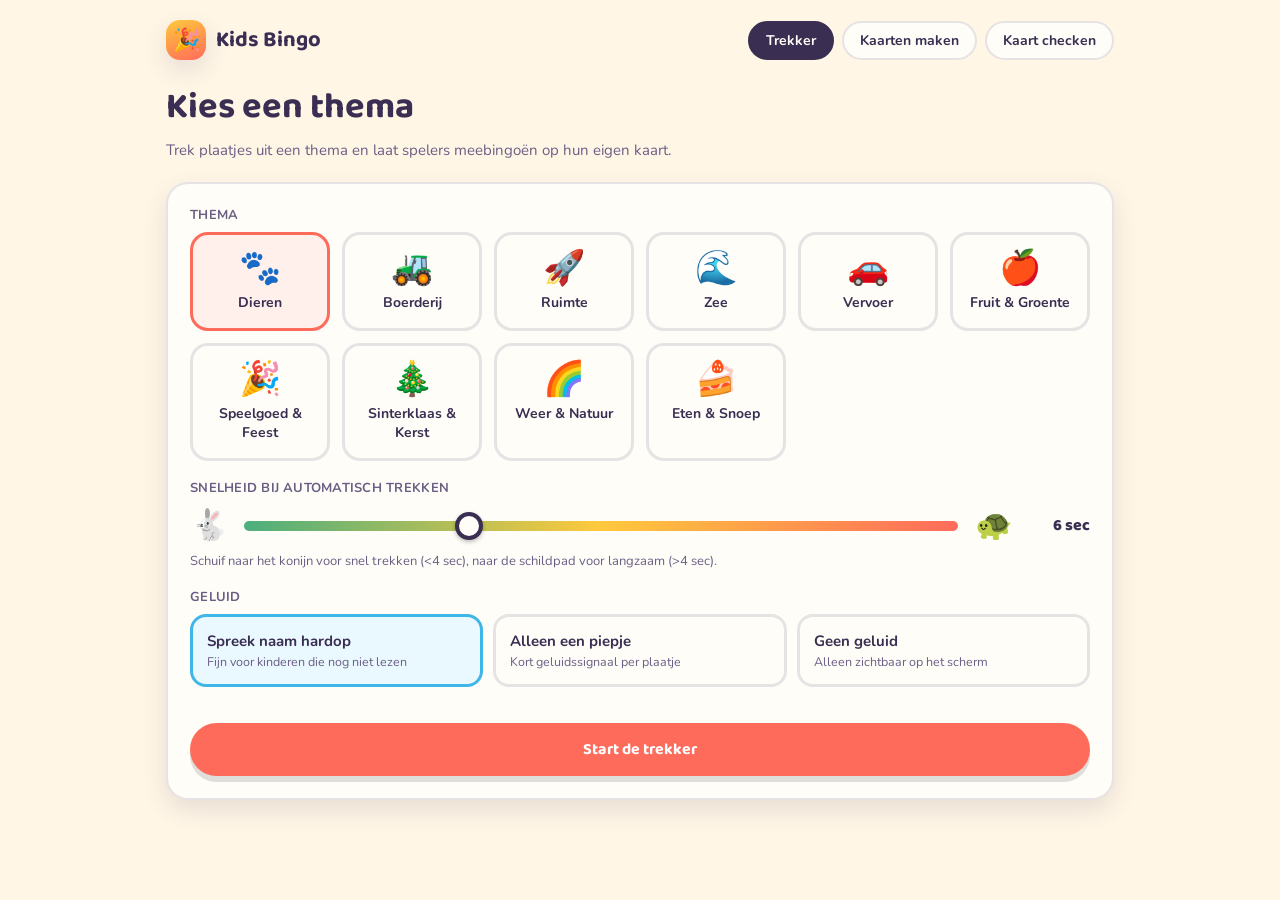
==== index.html @ ca2bfe55 "Kids Bingo: spelscherm vast op 100vh zoals Bingo 2.0 (fix grid-overflow) (index.html)" ====
<!DOCTYPE html>
<html lang="nl">
<head>
<meta charset="UTF-8">
<meta name="viewport" content="width=device-width, initial-scale=1.0, viewport-fit=cover">
<title>Kids Bingo — Trekker</title>
<link rel="preconnect" href="https://fonts.googleapis.com">
<link href="https://fonts.googleapis.com/css2?family=Baloo+2:wght@500;700;800&family=Nunito:wght@400;700;800&display=swap" rel="stylesheet">
<link rel="stylesheet" href="style.css">
<script src="bingo-kids-common.js"></script>
<script src="vendor-qrcode.min.js"></script>
</head>
<body>
<div class="splash" id="splashScreen">
  <div class="splash-emoji">🎉</div>
  <div class="splash-text">Kids Bingo wordt geladen…</div>
</div>
<div id="rotateHint">
  <svg viewBox="0 0 24 24" fill="none" stroke="#3A2E52" stroke-width="1.6"><rect x="6" y="2" width="12" height="20" rx="2"/><line x1="12" y1="18" x2="12" y2="18.01"/></svg>
  <div class="rh-title">Draai je toestel naar landschap</div>
  <div class="rh-sub">De trekker heeft een breed scherm nodig (telefoon liggend, tablet of laptop/pc). De instellingen mag je gewoon rechtop gebruiken.</div>
</div>
<div class="wrap">
  <div class="topbar">
    <div class="brand"><div class="logo">🎉</div><div class="name">Kids Bingo</div></div>
    <div class="nav-links">
      <a href="index.html" class="current">Trekker</a>
      <a href="cards.html">Kaarten maken</a>
      <a href="scan.html">Kaart checken</a>
    </div>
  </div>

  <!-- ===== Instellingen ===== -->
  <div id="settingsScreen">
    <h1 class="page-title">Kies een thema</h1>
    <p class="page-sub">Trek plaatjes uit een thema en laat spelers meebingoën op hun eigen kaart.</p>
    <div class="card">
      <div class="field">
        <label>Thema</label>
        <div class="theme-grid" id="themeGrid"></div>
      </div>
      <div class="field">
        <label>Snelheid bij automatisch trekken</label>
        <div class="speed-row">
          <span class="speed-icon" title="Snel">🐇</span>
          <input type="range" id="intInput" value="6" min="2" max="15" step="1">
          <span class="speed-icon" title="Langzaam">🐢</span>
          <span class="speed-value" id="speedValue">6 sec</span>
        </div>
        <div class="hint">Schuif naar het konijn voor snel trekken (&lt;4 sec), naar de schildpad voor langzaam (&gt;4 sec).</div>
      </div>
      <div class="field">
        <label>Geluid</label>
        <div class="variant-row" id="soundRow"></div>
      </div>
      <div class="gen-error" id="settingsError" style="color:#c8203a; font-weight:700; min-height:18px;"></div>
      <button class="btn coral" id="startBtn" style="width:100%;">Start de trekker</button>
    </div>
  </div>

  <!-- ===== Spelscherm ===== -->
  <div id="gameScreen">
    <div class="topbar">
      <h1 class="page-title" id="gameThemeTitle" style="margin:0;"></h1>
      <div class="action-row">
        <button class="btn ghost small" id="backBtn">← Instellingen</button>
        <button class="btn ghost small" id="checkBtn">Kaart checken</button>
      </div>
    </div>
    <div class="game-body">
      <div class="left-panel">
        <div class="cage">
          <svg class="ring-svg" viewBox="0 0 100 100" preserveAspectRatio="none">
            <rect id="ringProgress" x="3" y="3" width="94" height="94" rx="13"></rect>
          </svg>
          <div class="tile-frame" id="tileFrame">
            <div class="tile-placeholder" id="tilePlaceholder">Klaar om te trekken!</div>
            <div class="tile-emoji" id="tileEmoji" style="display:none;"></div>
            <div class="tile-label" id="tileLabel"></div>
          </div>
        </div>
        <div class="progress-line" id="statusLine">Klaar om te trekken</div>
        <div class="progress-bar"><div id="progressFill" style="width:0%;"></div></div>
        <div class="trail" id="trail"></div>
        <div class="action-row">
          <button class="btn coral" id="drawBtn">Trek een plaatje</button>
          <button class="btn sky" id="autoBtn">Auto starten</button>
          <button class="btn ghost" id="resetBtn">Opnieuw beginnen</button>
        </div>
      </div>
      <div class="right-panel">
        <div class="right-header">
          <h2>Overzicht</h2>
          <div class="count" id="overviewCount">0 / 0</div>
        </div>
        <div class="overview-progress"><div id="overviewProgressFill" style="width:0%;"></div></div>
        <div class="grid-wrap"><div id="itemGrid"></div></div>
      </div>
    </div>
  </div>

  <!-- ===== Reset bevestiging ===== -->
  <div class="overlay" id="resetOverlay">
    <div class="modal">
      <h2>Opnieuw beginnen?</h2>
      <p>Alle getrokken plaatjes worden gewist.</p>
      <div class="action-row">
        <button class="btn coral" id="confirmYes">Ja, opnieuw</button>
        <button class="btn ghost" id="confirmNo">Annuleren</button>
      </div>
    </div>
  </div>

  <!-- ===== Check-modal ===== -->
  <div class="overlay" id="checkOverlay">
    <div class="modal">
      <button class="modal-close" id="checkClose">✕</button>
      <h2>Kaart checken</h2>
      <div class="tab-row">
        <button class="tab-btn active" id="tabCode">Code intypen</button>
        <button class="tab-btn" id="tabState">Trekking-QR tonen</button>
      </div>
      <div id="codePane">
        <div class="field">
          <label>Code op de kaart</label>
          <input type="text" id="codeInput" placeholder="bv. DIEREN-KIDS4-K3F9P2-04" style="text-transform:uppercase;">
        </div>
        <button class="btn sun" id="codeCheckBtn" style="width:100%;">Check</button>
        <div id="codeResult"></div>
      </div>
      <div id="statePane" style="display:none; text-align:center;">
        <p class="hint">Scan deze QR op het losse check-toestel (scan.html) om de getrokken plaatjes daar te laden.</p>
        <div class="qr-wrap"><canvas id="qrStateCanvas"></canvas></div>
        <div class="hint" id="qrStateCount"></div>
        <button class="btn ghost small" id="copyStateLinkBtn" style="margin-top:10px;">Link kopiëren</button>
        <div class="hint" id="stateLinkHint"></div>
      </div>
    </div>
  </div>
</div>

<script>
(function(){
  const themeGrid = document.getElementById('themeGrid');
  const soundRow = document.getElementById('soundRow');
  const intInput = document.getElementById('intInput');
  const startBtn = document.getElementById('startBtn');
  const settingsError = document.getElementById('settingsError');
  const settingsScreen = document.getElementById('settingsScreen');
  const gameScreen = document.getElementById('gameScreen');
  const gameThemeTitle = document.getElementById('gameThemeTitle');
  const tileFrame = document.getElementById('tileFrame');
  const tilePlaceholder = document.getElementById('tilePlaceholder');
  const tileEmoji = document.getElementById('tileEmoji');
  const tileLabel = document.getElementById('tileLabel');
  const statusLine = document.getElementById('statusLine');
  const progressFill = document.getElementById('progressFill');
  const trail = document.getElementById('trail');
  const itemGrid = document.getElementById('itemGrid');
  const overviewCount = document.getElementById('overviewCount');
  const overviewProgressFill = document.getElementById('overviewProgressFill');
  const drawBtn = document.getElementById('drawBtn');
  const autoBtn = document.getElementById('autoBtn');
  const resetBtn = document.getElementById('resetBtn');
  const backBtn = document.getElementById('backBtn');
  const checkBtn = document.getElementById('checkBtn');
  const resetOverlay = document.getElementById('resetOverlay');
  const confirmYes = document.getElementById('confirmYes');
  const confirmNo = document.getElementById('confirmNo');
  const checkOverlay = document.getElementById('checkOverlay');
  const checkClose = document.getElementById('checkClose');
  const tabCode = document.getElementById('tabCode');
  const tabState = document.getElementById('tabState');
  const codePane = document.getElementById('codePane');
  const statePane = document.getElementById('statePane');
  const codeInput = document.getElementById('codeInput');
  const codeCheckBtn = document.getElementById('codeCheckBtn');
  const codeResult = document.getElementById('codeResult');
  const qrStateCanvas = document.getElementById('qrStateCanvas');
  const qrStateCount = document.getElementById('qrStateCount');
  const copyStateLinkBtn = document.getElementById('copyStateLinkBtn');
  const stateLinkHint = document.getElementById('stateLinkHint');

  let selectedThemeId = (localStorage.getItem('kidsbingo-theme')) || DEFAULT_THEME_ID;
  if(!KIDS_THEMES[selectedThemeId]) selectedThemeId = DEFAULT_THEME_ID;
  let soundMode = localStorage.getItem('kidsbingo-sound') || 'speech';
  let intervalSec = 6;
  let currentThemeId = null;
  let pool = [], poolIndex = 0, called = new Set();
  let autoTimer = null;
  let speechReady = false;

  function buildThemeGrid(){
    themeGrid.innerHTML = '';
    Object.values(KIDS_THEMES).forEach(t => {
      const tile = document.createElement('div');
      tile.className = 'theme-tile' + (t.id === selectedThemeId ? ' active' : '');
      tile.innerHTML = '<div class="t-icon">'+t.icon+'</div><div class="t-label">'+t.label+'</div>';
      tile.onclick = () => {
        selectedThemeId = t.id;
        localStorage.setItem('kidsbingo-theme', t.id);
        buildThemeGrid();
      };
      themeGrid.appendChild(tile);
    });
  }
  function buildSoundRow(){
    soundRow.innerHTML = '';
    const opts = [
      {id:'speech', title:'Spreek naam hardop', sub:'Fijn voor kinderen die nog niet lezen'},
      {id:'beep', title:'Alleen een piepje', sub:'Kort geluidssignaal per plaatje'},
      {id:'off', title:'Geen geluid', sub:'Alleen zichtbaar op het scherm'}
    ];
    opts.forEach(o => {
      const btn = document.createElement('div');
      btn.className = 'variant-btn' + (soundMode === o.id ? ' active' : '');
      btn.innerHTML = '<div class="v-title">'+o.title+'</div><div class="v-sub">'+o.sub+'</div>';
      btn.onclick = () => { soundMode = o.id; localStorage.setItem('kidsbingo-sound', o.id); buildSoundRow(); };
      soundRow.appendChild(btn);
    });
  }
  buildThemeGrid();
  buildSoundRow();

  const speedValue = document.getElementById('speedValue');
  function updateSpeedDisplay(){
    speedValue.textContent = parseInt(intInput.value,10) + ' sec';
  }
  intInput.addEventListener('input', updateSpeedDisplay);
  updateSpeedDisplay();

  /* ===== Splash / laadscherm ===== */
  const splashScreen = document.getElementById('splashScreen');
  function hideSplash(){
    splashScreen.classList.add('hidden');
    setTimeout(() => { splashScreen.style.display = 'none'; }, 400);
  }
  const fontsReady = (document.fonts && document.fonts.ready) ? document.fonts.ready : Promise.resolve();
  const pageReady = new Promise(resolve => {
    if(document.readyState === 'complete') resolve();
    else window.addEventListener('load', resolve, { once:true });
  });
  Promise.all([fontsReady, pageReady]).then(hideSplash).catch(hideSplash);
  setTimeout(hideSplash, 2500); // vangnet: nooit langer dan 2,5 sec blijven hangen

  let audioCtx = null;
  function playAnnounce(item){
    if(soundMode === 'off') return;
    if(soundMode === 'speech' && 'speechSynthesis' in window){
      try{
        speechSynthesis.cancel();
        const u = new SpeechSynthesisUtterance(item.label);
        u.lang = 'nl-NL'; u.rate = 0.95;
        speechSynthesis.speak(u);
      }catch(e){}
      return;
    }
    try{
      if(!audioCtx) audioCtx = new (window.AudioContext || window.webkitAudioContext)();
      const osc = audioCtx.createOscillator();
      const gain = audioCtx.createGain();
      osc.frequency.value = 660; osc.type = 'sine';
      gain.gain.setValueAtTime(0.18, audioCtx.currentTime);
      gain.gain.exponentialRampToValueAtTime(0.001, audioCtx.currentTime + 0.35);
      osc.connect(gain); gain.connect(audioCtx.destination);
      osc.start(); osc.stop(audioCtx.currentTime + 0.35);
    }catch(e){}
  }

  function buildPool(themeId){
    const theme = KIDS_THEMES[themeId];
    pool = shuffleWith(theme.items.map(it => it.id), mulberry32(randomSeed()));
    poolIndex = 0; called = new Set();
    buildItemGrid(theme);
  }

  function buildItemGrid(theme){
    itemGrid.innerHTML = '';
    theme.items.forEach(item => {
      const cell = document.createElement('div');
      cell.className = 'icell';
      cell.id = 'icell-' + item.id;
      cell.textContent = item.emoji;
      cell.title = item.label;
      itemGrid.appendChild(cell);
    });
    overviewCount.textContent = called.size + ' / ' + theme.items.length;
    overviewProgressFill.style.width = (theme.items.length ? Math.round((called.size/theme.items.length)*100) : 0) + '%';
    layoutItemGrid();
  }

  function layoutItemGrid(){
    const wrap = itemGrid.parentElement;
    const width = wrap.clientWidth;
    const height = wrap.clientHeight;
    if(width < 10 || height < 10) return;

    const count = itemGrid.children.length;
    if(count === 0) return;
    const gap = Math.max(3, Math.min(9, Math.round(Math.min(width, height) / 60)));

    let best = { cols: 1, rows: count, size: 0 };
    for(let cols = 1; cols <= count; cols++){
      const rows = Math.ceil(count / cols);
      const cellW = (width - gap * (cols - 1)) / cols;
      const cellH = (height - gap * (rows - 1)) / rows;
      const size = Math.min(cellW, cellH);
      if(size > best.size){ best = { cols, rows, size }; }
    }
    const s = Math.max(20, Math.floor(best.size));
    itemGrid.style.gap = gap + 'px';
    itemGrid.style.gridTemplateColumns = `repeat(${best.cols}, ${s}px)`;
    itemGrid.style.gridTemplateRows = `repeat(${best.rows}, ${s}px)`;
    itemGrid.style.fontSize = Math.max(12, s * 0.5) + 'px';
  }

  let layoutRAF = null;
  function scheduleItemGridLayout(){
    if(layoutRAF) cancelAnimationFrame(layoutRAF);
    layoutRAF = requestAnimationFrame(layoutItemGrid);
  }
  window.addEventListener('resize', scheduleItemGridLayout);
  window.addEventListener('orientationchange', scheduleItemGridLayout);

  function updateTrail(){
    trail.innerHTML = '';
    const theme = KIDS_THEMES[currentThemeId];
    Array.from(called).forEach(id => {
      const item = theme.itemById[id];
      const c = document.createElement('div');
      c.className = 'chip';
      c.textContent = item.emoji;
      c.title = item.label;
      trail.appendChild(c);
    });
  }

  const ringProgress = document.getElementById('ringProgress');
  let RING_C = 0;
  try{ RING_C = ringProgress.getTotalLength(); ringProgress.style.strokeDasharray = RING_C; }catch(e){ RING_C = 0; }
  let cdRAF = null, cdStartTs = 0;

  function lerpColor(p){
    const from = [76,175,125]; // groen (--leaf)
    const to = [225,74,59];    // rood (--coral-dark)
    const r = Math.round(from[0] + (to[0]-from[0]) * p);
    const g = Math.round(from[1] + (to[1]-from[1]) * p);
    const b = Math.round(from[2] + (to[2]-from[2]) * p);
    return `rgb(${r},${g},${b})`;
  }
  function setRingIdle(){
    if(cdRAF){ cancelAnimationFrame(cdRAF); cdRAF = null; }
    ringProgress.style.opacity = '0';
  }
  function cdTick(now){
    if(!autoTimer){ setRingIdle(); return; }
    const elapsed = now - cdStartTs;
    const progress = Math.min(elapsed / (intervalSec*1000), 1);
    ringProgress.style.strokeDashoffset = (progress * RING_C).toFixed(2);
    ringProgress.style.stroke = lerpColor(progress);
    if(progress < 1){ cdRAF = requestAnimationFrame(cdTick); }
  }
  function startCountdownCycle(){
    if(!RING_C){
      try{ RING_C = ringProgress.getTotalLength(); ringProgress.style.strokeDasharray = RING_C; }catch(e){}
    }
    if(cdRAF) cancelAnimationFrame(cdRAF);
    ringProgress.style.opacity = '1';
    ringProgress.style.strokeDashoffset = '0';
    ringProgress.style.stroke = lerpColor(0);
    cdStartTs = performance.now();
    cdRAF = requestAnimationFrame(cdTick);
  }

  function drawItem(){
    const theme = KIDS_THEMES[currentThemeId];
    if(poolIndex >= pool.length){
      statusLine.textContent = 'Alle plaatjes zijn getrokken!';
      stopAuto();
      return;
    }
    const id = pool[poolIndex]; poolIndex++;
    called.add(id);
    const item = theme.itemById[id];

    tilePlaceholder.style.display = 'none';
    tileEmoji.style.display = 'block';
    tileEmoji.textContent = item.emoji;
    tileLabel.textContent = item.label;
    tileFrame.classList.remove('pop'); void tileFrame.offsetWidth; tileFrame.classList.add('pop');

    document.querySelectorAll('.icell.current').forEach(c => c.classList.remove('current'));
    const cell = document.getElementById('icell-' + id);
    if(cell){ cell.classList.remove('current'); void cell.offsetWidth; cell.classList.add('called'); cell.classList.add('current'); }

    playAnnounce(item);
    updateTrail();
    const pct = Math.round((called.size/theme.items.length)*100);
    progressFill.style.width = pct + '%';
    statusLine.textContent = called.size + ' van ' + theme.items.length + ' getrokken';
    overviewCount.textContent = called.size + ' / ' + theme.items.length;
    overviewProgressFill.style.width = pct + '%';

    if(called.size >= theme.items.length){
      statusLine.textContent = 'Alle plaatjes zijn getrokken!';
      stopAuto();
    } else if(autoTimer){
      startCountdownCycle();
    }
  }

  function startAuto(){
    if(autoTimer) return;
    autoBtn.textContent = 'Auto pauzeren';
    autoTimer = setInterval(drawItem, intervalSec*1000);
    startCountdownCycle();
  }
  function stopAuto(){
    if(autoTimer){ clearInterval(autoTimer); autoTimer = null; }
    autoBtn.textContent = 'Auto starten';
    setRingIdle();
  }

  drawBtn.onclick = () => { if(autoTimer) stopAuto(); drawItem(); };
  autoBtn.onclick = () => { autoTimer ? stopAuto() : startAuto(); };

  function performReset(){
    stopAuto();
    setRingIdle();
    buildPool(currentThemeId);
    tilePlaceholder.style.display = 'block';
    tileEmoji.style.display = 'none';
    tileEmoji.textContent = ''; tileLabel.textContent = '';
    statusLine.textContent = 'Klaar om te trekken';
    progressFill.style.width = '0%';
    trail.innerHTML = '';
  }
  resetBtn.onclick = () => { resetOverlay.classList.add('active'); };
  confirmYes.onclick = () => { resetOverlay.classList.remove('active'); performReset(); };
  confirmNo.onclick = () => { resetOverlay.classList.remove('active'); };
  resetOverlay.addEventListener('click', e => { if(e.target === resetOverlay) resetOverlay.classList.remove('active'); });


  backBtn.onclick = () => {
    stopAuto();
    setRingIdle();
    document.body.classList.remove('game-active');
    gameScreen.classList.remove('active');
    settingsScreen.style.display = 'block';
    buildThemeGrid(); buildSoundRow();
  };

  startBtn.onclick = () => {
    const iv = parseInt(intInput.value,10);
    if(!iv || iv < 2 || iv > 15){ settingsError.textContent = 'Kies een geldig interval (2 t/m 15 seconden).'; return; }
    settingsError.textContent = '';
    intervalSec = iv;
    currentThemeId = selectedThemeId;
    gameThemeTitle.textContent = KIDS_THEMES[currentThemeId].icon + ' ' + KIDS_THEMES[currentThemeId].label;
    buildPool(currentThemeId);
    tilePlaceholder.style.display = 'block';
    tileEmoji.style.display = 'none';
    tileEmoji.textContent = ''; tileLabel.textContent = '';
    statusLine.textContent = 'Klaar om te trekken';
    progressFill.style.width = '0%';
    trail.innerHTML = '';
    settingsScreen.style.display = 'none';
    gameScreen.classList.add('active');
    document.body.classList.add('game-active');
    scheduleItemGridLayout();
    if(soundMode === 'speech' && 'speechSynthesis' in window && !speechReady){
      try{ const unlock = new SpeechSynthesisUtterance(' '); unlock.volume = 0; speechSynthesis.speak(unlock); speechReady = true; }catch(e){}
    }
  };

  /* ===== Check-modal ===== */
  function openCheckModal(){ checkOverlay.classList.add('active'); switchTab('code'); }
  checkBtn.onclick = openCheckModal;
  checkClose.onclick = () => checkOverlay.classList.remove('active');
  checkOverlay.addEventListener('click', e => { if(e.target === checkOverlay) checkOverlay.classList.remove('active'); });

  function switchTab(which){
    tabCode.classList.toggle('active', which === 'code');
    tabState.classList.toggle('active', which === 'state');
    codePane.style.display = which === 'code' ? 'block' : 'none';
    statePane.style.display = which === 'state' ? 'block' : 'none';
    if(which === 'state') renderStateQR();
    else { codeResult.innerHTML = ''; codeInput.value = ''; }
  }
  tabCode.onclick = () => switchTab('code');
  tabState.onclick = () => switchTab('state');

  codeCheckBtn.onclick = () => {
    const card = decodeTextCode(codeInput.value);
    if(!card || card.themeId !== currentThemeId){
      codeResult.innerHTML = '<div class="scan-hint">Ongeldige code, of een kaart van een ander thema. Controleer de spelling.</div>';
      return;
    }
    const res = checkCardAgainstDrawn(card, called);
    codeResult.innerHTML = renderCheckResultHTML(res, card, called);
  };

  function renderStateQR(){
    const text = encodeStateQR(currentThemeId, Array.from(called));
    qrStateCount.textContent = called.size + ' plaatje' + (called.size === 1 ? '' : 's') + ' getrokken';
    QRCode.toCanvas(qrStateCanvas, text, { width:220, margin:1, color:{ dark:'#3A2E52', light:'#ffffff' } }, function(err){ if(err) console.error(err); });
  }
  copyStateLinkBtn.onclick = () => {
    const text = encodeStateQR(currentThemeId, Array.from(called));
    const url = window.location.origin + window.location.pathname.replace('index.html','') + 'scan.html?state=' + encodeURIComponent(text);
    navigator.clipboard.writeText(url).then(() => {
      stateLinkHint.textContent = "Link gekopieerd — stuur 'm door (WhatsApp, AirDrop, ...) i.p.v. het scherm te scannen.";
    }).catch(() => { stateLinkHint.textContent = url; });
  };
})();
</script>
</body>
</html>
---- style.css ----
:root{
  --cream: #FFF6E6;
  --paper: #FFFDF8;
  --coral: #FF6B5B;
  --coral-dark: #E14A3B;
  --sky: #3FB6E8;
  --sky-dark: #1E8FC0;
  --sun: #FFC93C;
  --sun-dark: #E8A800;
  --leaf: #4CAF7D;
  --leaf-dark: #35875F;
  --plum: #3A2E52;
  --plum-soft: #6B5E85;
  --line: rgba(58,46,82,0.12);
  --card-shadow: 0 10px 24px rgba(58,46,82,0.12);
}
*{ box-sizing:border-box; -webkit-tap-highlight-color:transparent; }
html,body{
  margin:0; padding:0; min-height:100%;
  background: var(--cream);
  color: var(--plum);
  font-family:'Nunito', sans-serif;
}
h1,h2,h3,.display{ font-family:'Baloo 2', 'Nunito', sans-serif; font-weight:700; margin:0; }
a{ color: var(--sky-dark); }
button{ font-family:inherit; }

.wrap{ max-width: 980px; margin:0 auto; padding: 20px 16px 60px; }

.topbar{
  display:flex; align-items:center; justify-content:space-between;
  margin-bottom:18px; gap:10px; flex-wrap:wrap;
}
.brand{ display:flex; align-items:center; gap:10px; }
.brand .logo{
  width:40px; height:40px; border-radius:14px;
  background: linear-gradient(160deg, var(--sun), var(--coral));
  display:flex; align-items:center; justify-content:center;
  font-size:22px; box-shadow: var(--card-shadow);
}
.brand .name{ font-family:'Baloo 2', sans-serif; font-weight:700; font-size:22px; color:var(--plum); }
.nav-links{ display:flex; gap:8px; flex-wrap:wrap; }
.nav-links a{
  text-decoration:none; color:var(--plum); background:var(--paper);
  border:2px solid var(--line); border-radius:999px; padding:8px 16px;
  font-weight:700; font-size:14px;
}
.nav-links a.current{ background:var(--plum); color:var(--paper); border-color:var(--plum); }

h1.page-title{ font-size: clamp(26px,4vw,36px); color:var(--plum); margin: 6px 0 4px; }
p.page-sub{ color: var(--plum-soft); font-size:15px; margin:0 0 22px; max-width:60ch; }

.card{
  background: var(--paper); border-radius:22px; border:2px solid var(--line);
  box-shadow: var(--card-shadow); padding: 22px;
}

.btn{
  display:inline-flex; align-items:center; justify-content:center; gap:8px;
  border:none; border-radius:999px; padding:14px 26px;
  font-family:'Baloo 2', sans-serif; font-weight:700; font-size:16px;
  cursor:pointer; color:#fff; box-shadow: 0 6px 0 rgba(0,0,0,0.12);
  transition: transform 0.12s ease;
}
.btn:active{ transform: translateY(3px); box-shadow:none; }
.btn.coral{ background: var(--coral); }
.btn.sky{ background: var(--sky); }
.btn.sun{ background: var(--sun); color:var(--plum); }
.btn.leaf{ background: var(--leaf); }
.btn.plum{ background: var(--plum); }
.btn.ghost{
  background: var(--paper); color:var(--plum); border:2px solid var(--line);
  box-shadow:none; padding:12px 22px;
}
.btn:disabled{ opacity:0.45; cursor:not-allowed; }
.btn.small{ padding:9px 16px; font-size:13px; box-shadow:none; }

.field{ margin-bottom: 18px; }
.field label{
  display:block; font-weight:700; font-size:13px; letter-spacing:0.02em;
  color: var(--plum-soft); margin-bottom:8px; text-transform:uppercase;
}
.field .hint{ font-size:13px; color:var(--plum-soft); margin-top:6px; }
select, input[type=text], input[type=number]{
  font-family:'Nunito',sans-serif; font-size:16px; font-weight:700;
  border:2px solid var(--line); border-radius:14px; padding:12px 14px;
  background:var(--paper); color:var(--plum); width:100%;
}
input[type=number]{ text-align:center; }

.theme-grid{
  display:grid; grid-template-columns: repeat(auto-fill, minmax(120px,1fr));
  gap:12px;
}
.theme-tile{
  background:var(--paper); border:3px solid var(--line); border-radius:18px;
  padding:16px 10px; text-align:center; cursor:pointer; user-select:none;
}
.theme-tile .t-icon{ font-size:34px; line-height:1; margin-bottom:8px; }
.theme-tile .t-label{ font-weight:700; font-size:14px; }
.theme-tile.active{ border-color: var(--coral); background: #FFF0EC; }

.variant-row{ display:flex; gap:10px; flex-wrap:wrap; }
.variant-btn{
  flex:1; min-width:140px; background:var(--paper); border:3px solid var(--line);
  border-radius:16px; padding:14px; cursor:pointer; text-align:left;
}
.variant-btn .v-title{ font-weight:700; font-size:15px; }
.variant-btn .v-sub{ font-size:12.5px; color:var(--plum-soft); margin-top:2px; }
.variant-btn.active{ border-color: var(--sky); background:#EAF8FF; }

.num-input{ display:flex; align-items:center; gap:10px; }
.num-input button{
  width:44px; height:44px; border-radius:12px; border:2px solid var(--line);
  background:var(--paper); font-size:20px; font-weight:700; color:var(--plum); cursor:pointer;
}

.speed-row{ display:flex; align-items:center; gap:14px; }
.speed-row .speed-icon{ font-size:30px; width:38px; text-align:center; flex-shrink:0; }
.speed-row input[type=range]{
  flex:1; -webkit-appearance:none; appearance:none; height:10px; border-radius:999px;
  background: linear-gradient(90deg, var(--leaf), var(--sun) 50%, var(--coral));
  outline:none;
}
.speed-row input[type=range]::-webkit-slider-thumb{
  -webkit-appearance:none; appearance:none; width:28px; height:28px; border-radius:50%;
  background:var(--paper); border:4px solid var(--plum); cursor:pointer; box-shadow:0 2px 4px rgba(0,0,0,0.25);
}
.speed-row input[type=range]::-moz-range-thumb{
  width:28px; height:28px; border-radius:50%; background:var(--paper); border:4px solid var(--plum);
  cursor:pointer; box-shadow:0 2px 4px rgba(0,0,0,0.25);
}
.speed-value{ font-weight:800; font-family:'Baloo 2',sans-serif; min-width:64px; text-align:right; color:var(--plum); }

/* ---------- Splash / laadscherm ---------- */
.splash{
  position:fixed; inset:0; z-index:100; background: var(--cream);
  display:flex; align-items:center; justify-content:center; flex-direction:column; gap:14px;
  transition: opacity 0.35s ease;
}
.splash.hidden{ opacity:0; pointer-events:none; }
.splash .splash-emoji{ font-size:64px; animation: splashBounce 1s ease-in-out infinite; }
.splash .splash-text{ font-family:'Baloo 2',sans-serif; font-weight:700; color:var(--plum-soft); font-size:16px; }
@keyframes splashBounce{
  0%,100%{ transform: translateY(0); }
  50%{ transform: translateY(-14px); }
}

/* ---------- Trekker ---------- */
.game-body{
  display:flex; gap: clamp(10px, 2vh, 22px); flex-wrap:wrap; align-items:stretch;
}
.left-panel{
  flex: 1 1 300px;
  display:flex; flex-direction:column; align-items:center; gap: clamp(6px, 1.6vh, 16px);
  padding: clamp(10px, 2.2vh, 24px) clamp(10px, 2vw, 16px);
  background: var(--paper); border:2px solid var(--line); border-radius:22px;
  box-shadow: var(--card-shadow);
}
.right-panel{
  flex: 1.15 1 300px;
  display:flex; flex-direction:column;
  padding: clamp(10px, 2vh, 18px) clamp(10px, 2vw, 18px) clamp(12px, 2.2vh, 22px);
  background: var(--paper); border:2px solid var(--line); border-radius:22px;
  box-shadow: var(--card-shadow);
  min-height: 140px;
}
.right-header{
  display:flex; align-items:baseline; justify-content:space-between; margin-bottom: clamp(4px, 1vh, 12px);
  gap:10px; flex-wrap:wrap;
}
.right-header h2{ font-size: clamp(13px, 2vh, 16px); letter-spacing:0.02em; color:var(--plum); }
.right-header .count{ font-weight:700; color:var(--plum-soft); font-size: clamp(12px, 1.8vh, 14px); }
.overview-progress{ width:100%; height: clamp(6px, 1.1vh, 10px); border-radius:999px; background:var(--line); overflow:hidden; margin-bottom: clamp(6px, 1.2vh, 12px); }
.overview-progress > div{ height:100%; background: var(--sky); border-radius:999px; transition: width 0.3s ease; }
.grid-wrap{ flex:1; overflow:hidden; display:flex; min-height:0; }
#itemGrid{ display:grid; margin:auto; justify-content:center; align-content:center; }
.icell{
  display:flex; align-items:center; justify-content:center;
  border-radius:10px; border:2px solid var(--line);
  background:#FFF6E6; opacity:0.45; filter: grayscale(65%);
  transition: all 0.25s ease;
}
.icell.called{
  opacity:1; filter:none; background:#E2F5EA; border-color:var(--leaf);
  box-shadow: 0 3px 8px rgba(76,175,125,0.3);
}
.icell.current{
  outline:3px solid var(--coral); outline-offset:2px;
  animation: iCellFlash 0.6s ease;
}
@keyframes iCellFlash{ 0%{ transform: scale(0.75);} 60%{ transform: scale(1.18);} 100%{ transform: scale(1);} }

.cage{
  position:relative;
  width: min(50vw, 38vh, 260px); aspect-ratio:1/1; flex-shrink:0;
}
.ring-svg{
  position:absolute; inset:0; width:100%; height:100%; pointer-events:none;
}
#ringProgress{
  fill:none; stroke: var(--leaf); stroke-width:2.6;
  stroke-linecap:round; opacity:0;
  transition: opacity 0.2s ease;
}
.tile-frame{
  width:100%; aspect-ratio:1/1; border-radius:36px;
  background: linear-gradient(160deg, #FFFDF8, #FFF0DA);
  border:6px solid var(--sun);
  display:flex; align-items:center; justify-content:center; flex-direction:column;
  box-shadow: var(--card-shadow); position:relative;
}
.tile-frame.pop{ animation: tilePop 0.5s ease; }
@keyframes tilePop{
  0%{ transform: scale(0.5) rotate(-8deg); opacity:0.2; }
  60%{ transform: scale(1.08) rotate(4deg); opacity:1; }
  100%{ transform: scale(1) rotate(0deg); }
}
.tile-emoji{ font-size: clamp(32px, 9vh, 128px); line-height:1; }
.tile-label{ font-family:'Baloo 2',sans-serif; font-weight:700; font-size: clamp(13px, 2.4vh, 22px); color:var(--plum); margin-top: clamp(2px,0.8vh,8px); text-align:center; padding:0 12px; }
.tile-placeholder{ color: var(--plum-soft); font-size: clamp(12px,1.8vh,15px); text-align:center; padding:0 20px; font-weight:700; }

.progress-line{ font-weight:700; color:var(--plum-soft); font-size: clamp(12px,1.6vh,14px); }
.progress-bar{ width:min(90vw,340px); height: clamp(7px,1.2vh,12px); border-radius:999px; background:var(--line); overflow:hidden; }
.progress-bar > div{ height:100%; background: var(--leaf); border-radius:999px; transition: width 0.3s ease; }

.trail{ display:flex; gap: clamp(4px,0.8vh,8px); flex-wrap:wrap; justify-content:center; max-width: 640px; }
.trail .chip{
  width: clamp(24px, 4.2vh, 38px); height: clamp(24px, 4.2vh, 38px); border-radius:12px; background:var(--paper);
  border:2px solid var(--line); display:flex; align-items:center; justify-content:center;
  font-size: clamp(13px, 2.4vh, 20px);
}

.action-row{ display:flex; gap: clamp(6px,1.2vh,10px); flex-wrap:wrap; justify-content:center; }

/* ---------- Card grid (kaartgenerator / check) ---------- */
.bingo-card{
  background:var(--paper); border-radius:18px; border:3px solid var(--plum);
  padding:12px; display:inline-block; width:100%;
}
.bingo-card .card-code{ text-align:center; font-weight:700; font-size:12px; color:var(--plum-soft); letter-spacing:0.05em; margin-bottom:8px; }
.card-grid{ display:grid; gap:6px; }
.card-cell{
  aspect-ratio:1/1; border-radius:12px; background:#FFF6E6; border:2px solid var(--line);
  display:flex; align-items:center; justify-content:center; font-size: clamp(26px, 7vw, 46px);
  position:relative; cursor:pointer;
}
.card-cell.free{ background:#FFF0DA; border-color:var(--sun); }
.card-cell.marked{ background:#E2F5EA; border-color:var(--leaf); }
.card-cell.marked::after{
  content:''; position:absolute; inset:0; border-radius:12px;
  box-shadow: inset 0 0 0 3px var(--leaf);
}
.cards-list{ display:grid; grid-template-columns:repeat(auto-fill,minmax(220px,1fr)); gap:18px; margin-top:20px; }
.card-slot{ display:flex; flex-direction:column; gap:8px; }
.card-slot .qr-wrap{ display:flex; justify-content:center; margin-top:6px; }
.card-slot .card-actions{ display:flex; gap:8px; justify-content:center; flex-wrap:wrap; }

/* ---------- Check result ---------- */
.result-box{ margin-top:14px; padding:14px; border-radius:16px; background:#FFF6E6; border:2px solid var(--line); }
.result-box.win{ background:#E2F5EA; border-color:var(--leaf); }
.result-title{ font-family:'Baloo 2',sans-serif; font-weight:700; font-size:17px; text-align:center; margin-bottom:10px; }
.check-grid{ display:grid; gap:5px; max-width:320px; margin:0 auto; }
.check-cell{
  aspect-ratio:1/1; border-radius:10px; display:flex; align-items:center; justify-content:center;
  font-size: clamp(20px, 5vw, 32px); background:#fff; border:2px solid var(--line);
}
.check-cell.hit{ background:#E2F5EA; border-color:var(--leaf); }
.check-cell.miss{ opacity:0.35; }

/* ---------- Modal / overlay ---------- */
.overlay{
  display:none; position:fixed; inset:0; background:rgba(58,46,82,0.45);
  align-items:center; justify-content:center; padding:16px; z-index:50;
}
.overlay.active{ display:flex; }
.modal{
  background:var(--paper); border-radius:22px; padding:24px; width:min(440px,94vw);
  max-height:88vh; overflow-y:auto; box-shadow: var(--card-shadow);
}
.modal h2{ font-size:20px; margin-bottom:14px; }
.modal-close{ float:right; background:none; border:none; font-size:20px; cursor:pointer; color:var(--plum-soft); }
.tab-row{ display:flex; gap:8px; margin-bottom:16px; }
.tab-btn{
  flex:1; padding:10px; border-radius:12px; border:2px solid var(--line); background:var(--paper);
  font-weight:700; cursor:pointer; color:var(--plum-soft);
}
.tab-btn.active{ background:var(--plum); color:#fff; border-color:var(--plum); }

/* ---------- Scan page ---------- */
.scan-video-wrap{ border-radius:20px; overflow:hidden; border:4px solid var(--plum); background:#000; }
.scan-video-wrap video{ width:100%; display:block; }
.scan-hint{ font-size:13px; color:var(--plum-soft); text-align:center; margin-top:10px; }
.trekking-status{
  display:flex; align-items:center; justify-content:space-between; gap:10px; flex-wrap:wrap;
  background:#FFF0DA; border:2px solid var(--sun); border-radius:14px; padding:10px 14px; margin-bottom:14px;
  font-weight:700; font-size:14px;
}

@media print{
  body{ background:#fff; }
  .no-print{ display:none !important; }
  .wrap{ max-width:none; padding:0; }
}

/* ---------- Compacte weergave: alleen als de trekker actief is ---------- */
body.game-active .wrap{ padding: clamp(8px,2vh,20px) clamp(10px,2vw,16px) clamp(8px,2vh,16px); max-width:1100px; }
body.game-active .topbar{ margin-bottom: clamp(6px,1.4vh,18px); }
body.game-active h1.page-title{ font-size: clamp(16px, 2.6vh, 26px); margin: 0; }
body.game-active{ overflow:hidden; }

#gameScreen{ display:none; }
#gameScreen.active{
  display:flex; flex-direction:column;
  position:fixed; inset:0; z-index:20;
  background: var(--cream);
  padding: clamp(8px,1.6vh,18px) clamp(10px,2vw,18px);
  overflow:hidden;
}
#gameScreen.active .topbar{ flex:0 0 auto; }
#gameScreen.active .game-body{
  flex:1 1 auto; min-height:0; width:100%; max-width:1400px; margin:0 auto;
}
#gameScreen.active .left-panel,
#gameScreen.active .right-panel{ min-height:0; overflow:auto; }
.left-panel .btn{
  padding: clamp(8px,1.6vh,14px) clamp(12px,2.4vw,22px);
  font-size: clamp(12px, 1.8vh, 15px);
  box-shadow: 0 4px 0 rgba(0,0,0,0.12);
}

/* ---------- Draai-hint: alleen de trekker (spelscherm) vraagt om een breed scherm ---------- */
#rotateHint{
  display:none;
  position:fixed; inset:0; z-index:999;
  background: var(--cream);
  flex-direction:column; align-items:center; justify-content:center;
  text-align:center; gap:14px; padding:32px;
}
#rotateHint svg{ width:60px; height:60px; animation: rotatePulse 1.6s ease-in-out infinite; }
#rotateHint .rh-title{ font-family:'Baloo 2',sans-serif; font-weight:700; font-size:18px; color:var(--plum); }
#rotateHint .rh-sub{ color:var(--plum-soft); font-size:14px; max-width:38ch; }
@keyframes rotatePulse{ 0%,100%{ transform:rotate(0deg); } 50%{ transform:rotate(90deg); } }
@media (orientation: portrait) and (max-width: 900px){
  body.game-active #rotateHint{ display:flex; }
  body.game-active #gameScreen{ display:none !important; }
}

@media (max-width: 640px){
  .card{ padding:16px; border-radius:18px; }
}
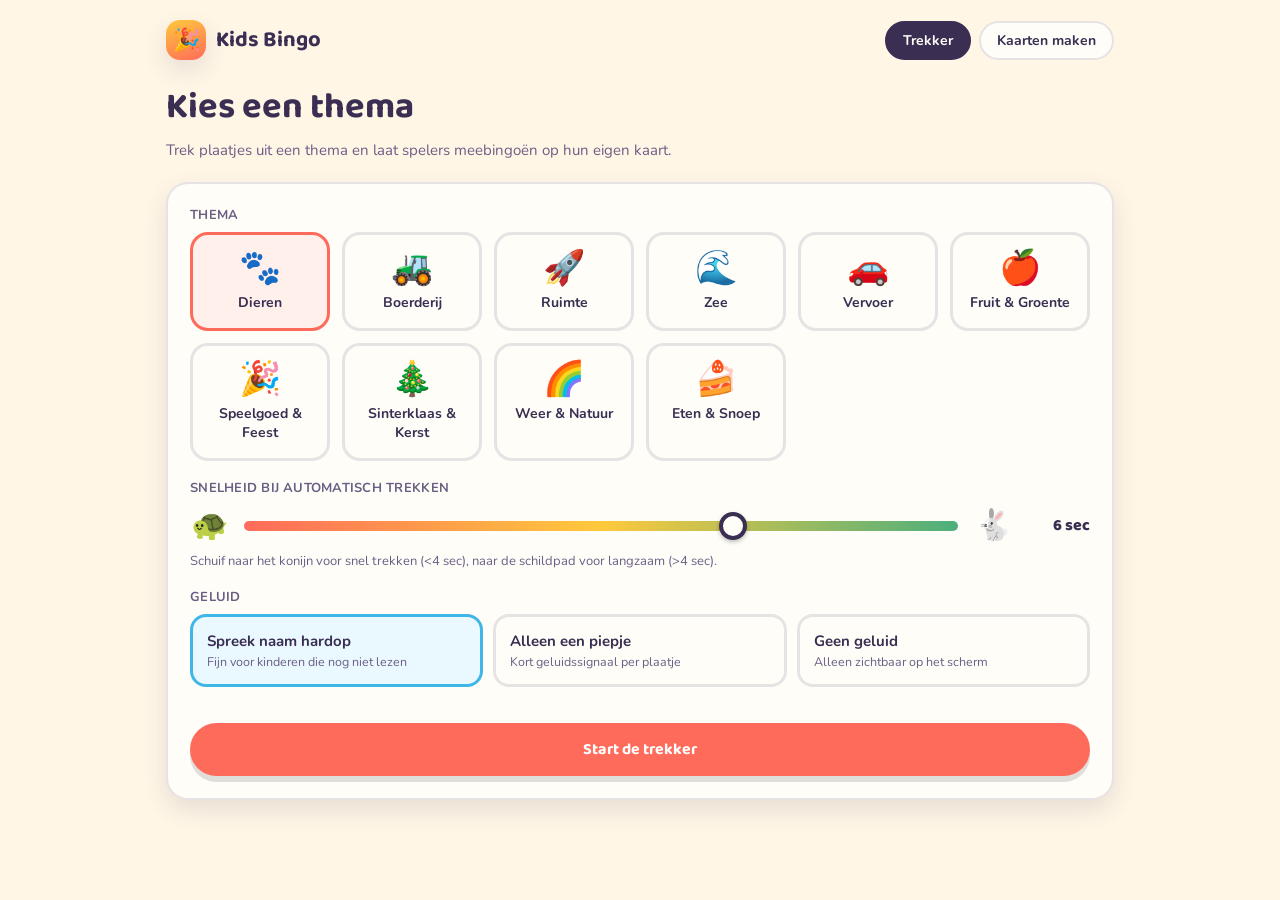
==== commit 2e6fc6c6: "Kids Bingo: verwijder digitaal check-systeem (QR/code/scanner), handmatig checken (index.html)" ====
--- a/index.html
+++ b/index.html
@@ -8,7 +8,6 @@
 <link href="https://fonts.googleapis.com/css2?family=Baloo+2:wght@500;700;800&family=Nunito:wght@400;700;800&display=swap" rel="stylesheet">
 <link rel="stylesheet" href="style.css">
 <script src="bingo-kids-common.js"></script>
-<script src="vendor-qrcode.min.js"></script>
 </head>
 <body>
 <div class="splash" id="splashScreen">
@@ -26,7 +25,6 @@
     <div class="nav-links">
       <a href="index.html" class="current">Trekker</a>
       <a href="cards.html">Kaarten maken</a>
-      <a href="scan.html">Kaart checken</a>
     </div>
   </div>
 
@@ -42,9 +40,9 @@
       <div class="field">
         <label>Snelheid bij automatisch trekken</label>
         <div class="speed-row">
+          <span class="speed-icon" title="Langzaam">🐢</span>
+          <input type="range" id="intInput" value="6" min="2" max="15" step="1">
           <span class="speed-icon" title="Snel">🐇</span>
-          <input type="range" id="intInput" value="6" min="2" max="15" step="1">
-          <span class="speed-icon" title="Langzaam">🐢</span>
           <span class="speed-value" id="speedValue">6 sec</span>
         </div>
         <div class="hint">Schuif naar het konijn voor snel trekken (&lt;4 sec), naar de schildpad voor langzaam (&gt;4 sec).</div>
@@ -64,21 +62,16 @@
       <h1 class="page-title" id="gameThemeTitle" style="margin:0;"></h1>
       <div class="action-row">
         <button class="btn ghost small" id="backBtn">← Instellingen</button>
-        <button class="btn ghost small" id="checkBtn">Kaart checken</button>
       </div>
     </div>
     <div class="game-body">
       <div class="left-panel">
-        <div class="cage">
-          <svg class="ring-svg" viewBox="0 0 100 100" preserveAspectRatio="none">
-            <rect id="ringProgress" x="3" y="3" width="94" height="94" rx="13"></rect>
-          </svg>
-          <div class="tile-frame" id="tileFrame">
-            <div class="tile-placeholder" id="tilePlaceholder">Klaar om te trekken!</div>
-            <div class="tile-emoji" id="tileEmoji" style="display:none;"></div>
-            <div class="tile-label" id="tileLabel"></div>
-          </div>
+        <div class="tile-frame" id="tileFrame">
+          <div class="tile-placeholder" id="tilePlaceholder">Klaar om te trekken!</div>
+          <div class="tile-emoji" id="tileEmoji" style="display:none;"></div>
+          <div class="tile-label" id="tileLabel"></div>
         </div>
+        <div class="countdown-bar" id="countdownBar"><div id="countdownBarFill"></div></div>
         <div class="progress-line" id="statusLine">Klaar om te trekken</div>
         <div class="progress-bar"><div id="progressFill" style="width:0%;"></div></div>
         <div class="trail" id="trail"></div>
@@ -107,33 +100,6 @@
       <div class="action-row">
         <button class="btn coral" id="confirmYes">Ja, opnieuw</button>
         <button class="btn ghost" id="confirmNo">Annuleren</button>
-      </div>
-    </div>
-  </div>
-
-  <!-- ===== Check-modal ===== -->
-  <div class="overlay" id="checkOverlay">
-    <div class="modal">
-      <button class="modal-close" id="checkClose">✕</button>
-      <h2>Kaart checken</h2>
-      <div class="tab-row">
-        <button class="tab-btn active" id="tabCode">Code intypen</button>
-        <button class="tab-btn" id="tabState">Trekking-QR tonen</button>
-      </div>
-      <div id="codePane">
-        <div class="field">
-          <label>Code op de kaart</label>
-          <input type="text" id="codeInput" placeholder="bv. DIEREN-KIDS4-K3F9P2-04" style="text-transform:uppercase;">
-        </div>
-        <button class="btn sun" id="codeCheckBtn" style="width:100%;">Check</button>
-        <div id="codeResult"></div>
-      </div>
-      <div id="statePane" style="display:none; text-align:center;">
-        <p class="hint">Scan deze QR op het losse check-toestel (scan.html) om de getrokken plaatjes daar te laden.</p>
-        <div class="qr-wrap"><canvas id="qrStateCanvas"></canvas></div>
-        <div class="hint" id="qrStateCount"></div>
-        <button class="btn ghost small" id="copyStateLinkBtn" style="margin-top:10px;">Link kopiëren</button>
-        <div class="hint" id="stateLinkHint"></div>
       </div>
     </div>
   </div>
@@ -167,19 +133,6 @@
   const resetOverlay = document.getElementById('resetOverlay');
   const confirmYes = document.getElementById('confirmYes');
   const confirmNo = document.getElementById('confirmNo');
-  const checkOverlay = document.getElementById('checkOverlay');
-  const checkClose = document.getElementById('checkClose');
-  const tabCode = document.getElementById('tabCode');
-  const tabState = document.getElementById('tabState');
-  const codePane = document.getElementById('codePane');
-  const statePane = document.getElementById('statePane');
-  const codeInput = document.getElementById('codeInput');
-  const codeCheckBtn = document.getElementById('codeCheckBtn');
-  const codeResult = document.getElementById('codeResult');
-  const qrStateCanvas = document.getElementById('qrStateCanvas');
-  const qrStateCount = document.getElementById('qrStateCount');
-  const copyStateLinkBtn = document.getElementById('copyStateLinkBtn');
-  const stateLinkHint = document.getElementById('stateLinkHint');
 
   let selectedThemeId = (localStorage.getItem('kidsbingo-theme')) || DEFAULT_THEME_ID;
   if(!KIDS_THEMES[selectedThemeId]) selectedThemeId = DEFAULT_THEME_ID;
@@ -335,9 +288,8 @@
     });
   }
 
-  const ringProgress = document.getElementById('ringProgress');
-  let RING_C = 0;
-  try{ RING_C = ringProgress.getTotalLength(); ringProgress.style.strokeDasharray = RING_C; }catch(e){ RING_C = 0; }
+  const countdownBar = document.getElementById('countdownBar');
+  const countdownBarFill = document.getElementById('countdownBarFill');
   let cdRAF = null, cdStartTs = 0;
 
   function lerpColor(p){
@@ -350,24 +302,21 @@
   }
   function setRingIdle(){
     if(cdRAF){ cancelAnimationFrame(cdRAF); cdRAF = null; }
-    ringProgress.style.opacity = '0';
+    countdownBar.classList.remove('active');
   }
   function cdTick(now){
     if(!autoTimer){ setRingIdle(); return; }
     const elapsed = now - cdStartTs;
     const progress = Math.min(elapsed / (intervalSec*1000), 1);
-    ringProgress.style.strokeDashoffset = (progress * RING_C).toFixed(2);
-    ringProgress.style.stroke = lerpColor(progress);
+    countdownBarFill.style.width = ((1 - progress) * 100).toFixed(1) + '%';
+    countdownBarFill.style.background = lerpColor(progress);
     if(progress < 1){ cdRAF = requestAnimationFrame(cdTick); }
   }
   function startCountdownCycle(){
-    if(!RING_C){
-      try{ RING_C = ringProgress.getTotalLength(); ringProgress.style.strokeDasharray = RING_C; }catch(e){}
-    }
     if(cdRAF) cancelAnimationFrame(cdRAF);
-    ringProgress.style.opacity = '1';
-    ringProgress.style.strokeDashoffset = '0';
-    ringProgress.style.stroke = lerpColor(0);
+    countdownBar.classList.add('active');
+    countdownBarFill.style.width = '100%';
+    countdownBarFill.style.background = lerpColor(0);
     cdStartTs = performance.now();
     cdRAF = requestAnimationFrame(cdTick);
   }
@@ -472,46 +421,6 @@
       try{ const unlock = new SpeechSynthesisUtterance(' '); unlock.volume = 0; speechSynthesis.speak(unlock); speechReady = true; }catch(e){}
     }
   };
-
-  /* ===== Check-modal ===== */
-  function openCheckModal(){ checkOverlay.classList.add('active'); switchTab('code'); }
-  checkBtn.onclick = openCheckModal;
-  checkClose.onclick = () => checkOverlay.classList.remove('active');
-  checkOverlay.addEventListener('click', e => { if(e.target === checkOverlay) checkOverlay.classList.remove('active'); });
-
-  function switchTab(which){
-    tabCode.classList.toggle('active', which === 'code');
-    tabState.classList.toggle('active', which === 'state');
-    codePane.style.display = which === 'code' ? 'block' : 'none';
-    statePane.style.display = which === 'state' ? 'block' : 'none';
-    if(which === 'state') renderStateQR();
-    else { codeResult.innerHTML = ''; codeInput.value = ''; }
-  }
-  tabCode.onclick = () => switchTab('code');
-  tabState.onclick = () => switchTab('state');
-
-  codeCheckBtn.onclick = () => {
-    const card = decodeTextCode(codeInput.value);
-    if(!card || card.themeId !== currentThemeId){
-      codeResult.innerHTML = '<div class="scan-hint">Ongeldige code, of een kaart van een ander thema. Controleer de spelling.</div>';
-      return;
-    }
-    const res = checkCardAgainstDrawn(card, called);
-    codeResult.innerHTML = renderCheckResultHTML(res, card, called);
-  };
-
-  function renderStateQR(){
-    const text = encodeStateQR(currentThemeId, Array.from(called));
-    qrStateCount.textContent = called.size + ' plaatje' + (called.size === 1 ? '' : 's') + ' getrokken';
-    QRCode.toCanvas(qrStateCanvas, text, { width:220, margin:1, color:{ dark:'#3A2E52', light:'#ffffff' } }, function(err){ if(err) console.error(err); });
-  }
-  copyStateLinkBtn.onclick = () => {
-    const text = encodeStateQR(currentThemeId, Array.from(called));
-    const url = window.location.origin + window.location.pathname.replace('index.html','') + 'scan.html?state=' + encodeURIComponent(text);
-    navigator.clipboard.writeText(url).then(() => {
-      stateLinkHint.textContent = "Link gekopieerd — stuur 'm door (WhatsApp, AirDrop, ...) i.p.v. het scherm te scannen.";
-    }).catch(() => { stateLinkHint.textContent = url; });
-  };
 })();
 </script>
 </body>
--- a/style.css
+++ b/style.css
@@ -121,6 +121,7 @@
   flex:1; -webkit-appearance:none; appearance:none; height:10px; border-radius:999px;
   background: linear-gradient(90deg, var(--leaf), var(--sun) 50%, var(--coral));
   outline:none;
+  transform: scaleX(-1);
 }
 .speed-row input[type=range]::-webkit-slider-thumb{
   -webkit-appearance:none; appearance:none; width:28px; height:28px; border-radius:50%;
@@ -148,22 +149,21 @@
 
 /* ---------- Trekker ---------- */
 .game-body{
-  display:flex; gap: clamp(10px, 2vh, 22px); flex-wrap:wrap; align-items:stretch;
+  display:flex; gap: clamp(10px, 2vh, 22px);
 }
 .left-panel{
-  flex: 1 1 300px;
+  width:44%; height:100%; flex-shrink:1;
   display:flex; flex-direction:column; align-items:center; gap: clamp(6px, 1.6vh, 16px);
   padding: clamp(10px, 2.2vh, 24px) clamp(10px, 2vw, 16px);
   background: var(--paper); border:2px solid var(--line); border-radius:22px;
   box-shadow: var(--card-shadow);
 }
 .right-panel{
-  flex: 1.15 1 300px;
+  width:56%; height:100%; flex-shrink:1;
   display:flex; flex-direction:column;
   padding: clamp(10px, 2vh, 18px) clamp(10px, 2vw, 18px) clamp(12px, 2.2vh, 22px);
   background: var(--paper); border:2px solid var(--line); border-radius:22px;
   box-shadow: var(--card-shadow);
-  min-height: 140px;
 }
 .right-header{
   display:flex; align-items:baseline; justify-content:space-between; margin-bottom: clamp(4px, 1vh, 12px);
@@ -191,24 +191,12 @@
 }
 @keyframes iCellFlash{ 0%{ transform: scale(0.75);} 60%{ transform: scale(1.18);} 100%{ transform: scale(1);} }
 
-.cage{
-  position:relative;
-  width: min(50vw, 38vh, 260px); aspect-ratio:1/1; flex-shrink:0;
-}
-.ring-svg{
-  position:absolute; inset:0; width:100%; height:100%; pointer-events:none;
-}
-#ringProgress{
-  fill:none; stroke: var(--leaf); stroke-width:2.6;
-  stroke-linecap:round; opacity:0;
-  transition: opacity 0.2s ease;
-}
 .tile-frame{
-  width:100%; aspect-ratio:1/1; border-radius:36px;
+  width: min(46vw, 32vh, 230px); aspect-ratio:1/1; border-radius:36px;
   background: linear-gradient(160deg, #FFFDF8, #FFF0DA);
   border:6px solid var(--sun);
   display:flex; align-items:center; justify-content:center; flex-direction:column;
-  box-shadow: var(--card-shadow); position:relative;
+  box-shadow: var(--card-shadow); position:relative; flex-shrink:0;
 }
 .tile-frame.pop{ animation: tilePop 0.5s ease; }
 @keyframes tilePop{
@@ -216,9 +204,16 @@
   60%{ transform: scale(1.08) rotate(4deg); opacity:1; }
   100%{ transform: scale(1) rotate(0deg); }
 }
-.tile-emoji{ font-size: clamp(32px, 9vh, 128px); line-height:1; }
+.tile-emoji{ font-size: clamp(28px, 7.5vh, 110px); line-height:1; }
 .tile-label{ font-family:'Baloo 2',sans-serif; font-weight:700; font-size: clamp(13px, 2.4vh, 22px); color:var(--plum); margin-top: clamp(2px,0.8vh,8px); text-align:center; padding:0 12px; }
 .tile-placeholder{ color: var(--plum-soft); font-size: clamp(12px,1.8vh,15px); text-align:center; padding:0 20px; font-weight:700; }
+
+.countdown-bar{
+  width:min(90vw,340px); height: clamp(7px,1.2vh,12px); border-radius:999px;
+  background: var(--line); overflow:hidden; opacity:0; transition: opacity 0.2s ease;
+}
+.countdown-bar.active{ opacity:1; }
+.countdown-bar > div{ height:100%; width:100%; background: var(--leaf); border-radius:999px; }
 
 .progress-line{ font-weight:700; color:var(--plum-soft); font-size: clamp(12px,1.6vh,14px); }
 .progress-bar{ width:min(90vw,340px); height: clamp(7px,1.2vh,12px); border-radius:999px; background:var(--line); overflow:hidden; }
@@ -307,7 +302,6 @@
 body.game-active .wrap{ padding: clamp(8px,2vh,20px) clamp(10px,2vw,16px) clamp(8px,2vh,16px); max-width:1100px; }
 body.game-active .topbar{ margin-bottom: clamp(6px,1.4vh,18px); }
 body.game-active h1.page-title{ font-size: clamp(16px, 2.6vh, 26px); margin: 0; }
-body.game-active{ overflow:hidden; }
 
 #gameScreen{ display:none; }
 #gameScreen.active{
@@ -315,14 +309,16 @@
   position:fixed; inset:0; z-index:20;
   background: var(--cream);
   padding: clamp(8px,1.6vh,18px) clamp(10px,2vw,18px);
-  overflow:hidden;
 }
 #gameScreen.active .topbar{ flex:0 0 auto; }
 #gameScreen.active .game-body{
   flex:1 1 auto; min-height:0; width:100%; max-width:1400px; margin:0 auto;
 }
 #gameScreen.active .left-panel,
-#gameScreen.active .right-panel{ min-height:0; overflow:auto; }
+#gameScreen.active .right-panel{
+  min-height:0; overflow-y:auto; -webkit-overflow-scrolling:touch;
+}
+#gameScreen.active .left-panel{ justify-content:center; }
 .left-panel .btn{
   padding: clamp(8px,1.6vh,14px) clamp(12px,2.4vw,22px);
   font-size: clamp(12px, 1.8vh, 15px);
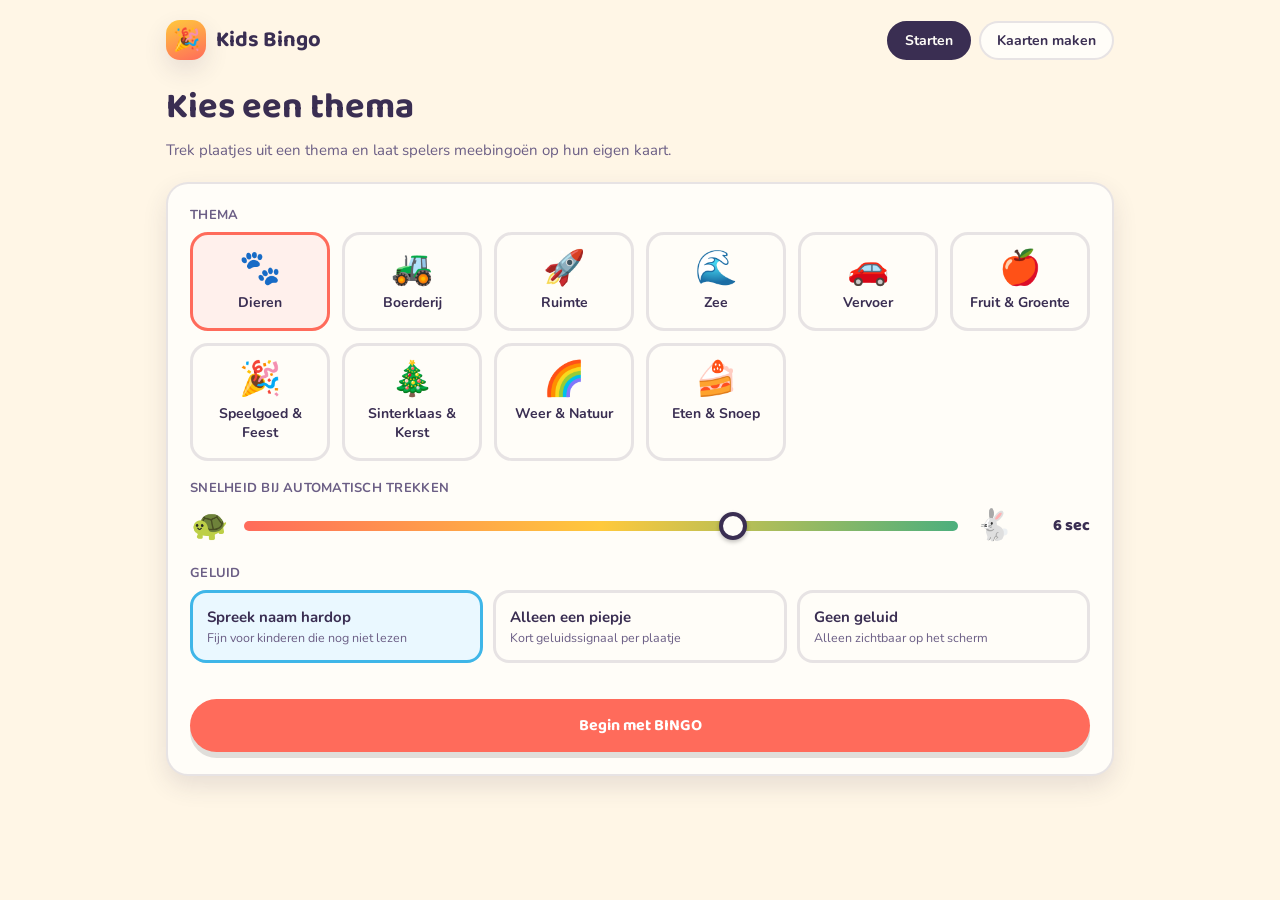
==== commit 19d6bcdc: "Kids Bingo: teksten aangepast (index.html)" ====
--- a/index.html
+++ b/index.html
@@ -3,7 +3,7 @@
 <head>
 <meta charset="UTF-8">
 <meta name="viewport" content="width=device-width, initial-scale=1.0, viewport-fit=cover">
-<title>Kids Bingo — Trekker</title>
+<title>Kids Bingo</title>
 <link rel="preconnect" href="https://fonts.googleapis.com">
 <link href="https://fonts.googleapis.com/css2?family=Baloo+2:wght@500;700;800&family=Nunito:wght@400;700;800&display=swap" rel="stylesheet">
 <link rel="stylesheet" href="style.css">
@@ -23,7 +23,7 @@
   <div class="topbar">
     <div class="brand"><div class="logo">🎉</div><div class="name">Kids Bingo</div></div>
     <div class="nav-links">
-      <a href="index.html" class="current">Trekker</a>
+      <a href="index.html" class="current">Starten</a>
       <a href="cards.html">Kaarten maken</a>
     </div>
   </div>
@@ -45,14 +45,13 @@
           <span class="speed-icon" title="Snel">🐇</span>
           <span class="speed-value" id="speedValue">6 sec</span>
         </div>
-        <div class="hint">Schuif naar het konijn voor snel trekken (&lt;4 sec), naar de schildpad voor langzaam (&gt;4 sec).</div>
       </div>
       <div class="field">
         <label>Geluid</label>
         <div class="variant-row" id="soundRow"></div>
       </div>
       <div class="gen-error" id="settingsError" style="color:#c8203a; font-weight:700; min-height:18px;"></div>
-      <button class="btn coral" id="startBtn" style="width:100%;">Start de trekker</button>
+      <button class="btn coral" id="startBtn" style="width:100%;">Begin met BINGO</button>
     </div>
   </div>
 
@@ -67,12 +66,12 @@
     <div class="game-body">
       <div class="left-panel">
         <div class="tile-frame" id="tileFrame">
-          <div class="tile-placeholder" id="tilePlaceholder">Klaar om te trekken!</div>
+          <div class="tile-placeholder" id="tilePlaceholder">Klaar voor de BINGO!</div>
           <div class="tile-emoji" id="tileEmoji" style="display:none;"></div>
           <div class="tile-label" id="tileLabel"></div>
         </div>
         <div class="countdown-bar" id="countdownBar"><div id="countdownBarFill"></div></div>
-        <div class="progress-line" id="statusLine">Klaar om te trekken</div>
+        <div class="progress-line" id="statusLine">Hou je vast, we gaan beginnen!</div>
         <div class="progress-bar"><div id="progressFill" style="width:0%;"></div></div>
         <div class="trail" id="trail"></div>
         <div class="action-row">
@@ -380,7 +379,7 @@
     tilePlaceholder.style.display = 'block';
     tileEmoji.style.display = 'none';
     tileEmoji.textContent = ''; tileLabel.textContent = '';
-    statusLine.textContent = 'Klaar om te trekken';
+    statusLine.textContent = 'Hou je vast, we gaan beginnen!';
     progressFill.style.width = '0%';
     trail.innerHTML = '';
   }
@@ -410,7 +409,7 @@
     tilePlaceholder.style.display = 'block';
     tileEmoji.style.display = 'none';
     tileEmoji.textContent = ''; tileLabel.textContent = '';
-    statusLine.textContent = 'Klaar om te trekken';
+    statusLine.textContent = 'Hou je vast, we gaan beginnen!';
     progressFill.style.width = '0%';
     trail.innerHTML = '';
     settingsScreen.style.display = 'none';
--- a/style.css
+++ b/style.css
@@ -186,7 +186,7 @@
   box-shadow: 0 3px 8px rgba(76,175,125,0.3);
 }
 .icell.current{
-  outline:3px solid var(--coral); outline-offset:2px;
+  box-shadow: inset 0 0 0 3px var(--coral);
   animation: iCellFlash 0.6s ease;
 }
 @keyframes iCellFlash{ 0%{ transform: scale(0.75);} 60%{ transform: scale(1.18);} 100%{ transform: scale(1);} }
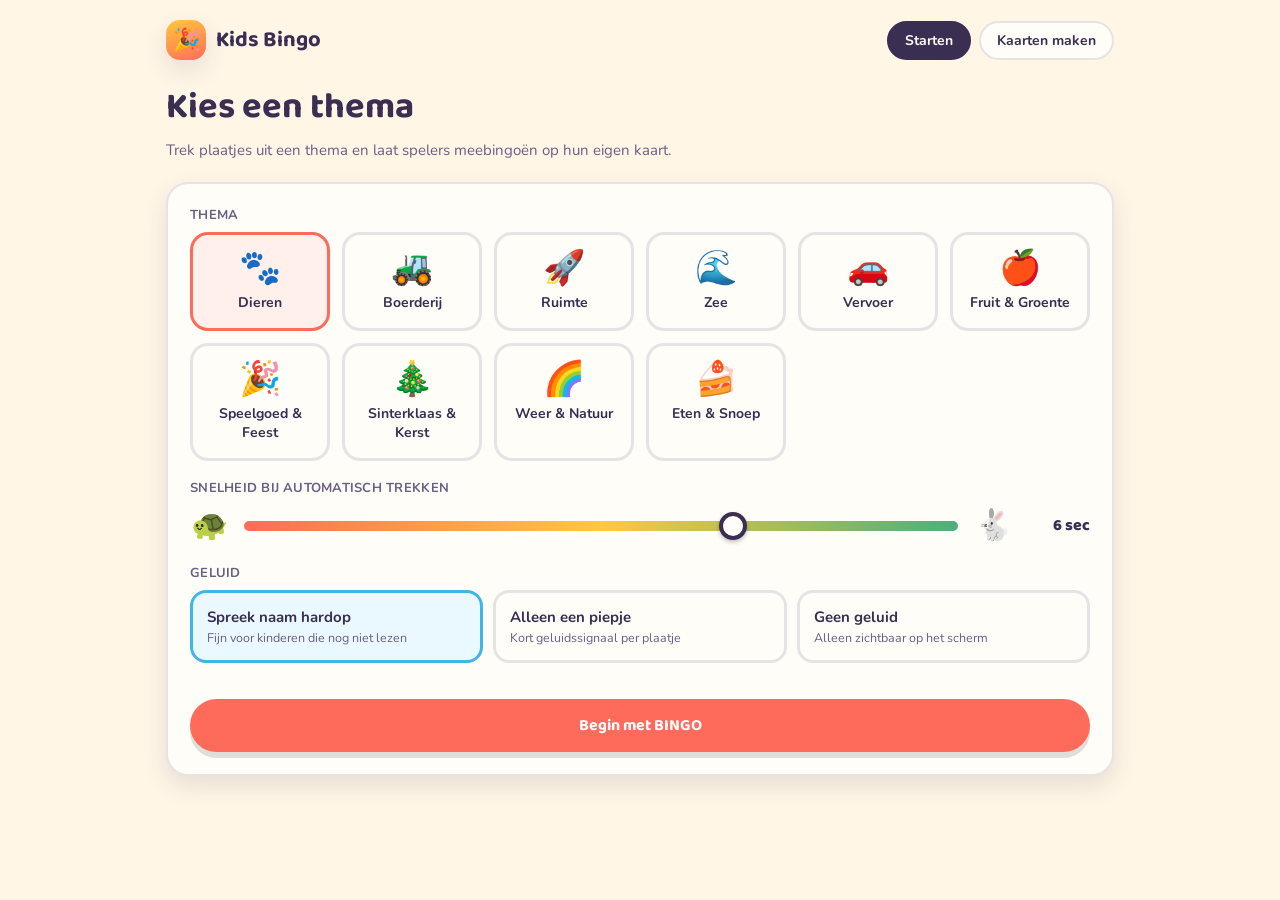
==== commit 9f027327: "Kids Bingo: PWA-ondersteuning (manifest, iconen, offline service worker) toegevoegd" ====
--- a/index.html
+++ b/index.html
@@ -4,6 +4,14 @@
 <meta charset="UTF-8">
 <meta name="viewport" content="width=device-width, initial-scale=1.0, viewport-fit=cover">
 <title>Kids Bingo</title>
+<link rel="manifest" href="manifest.json">
+<meta name="theme-color" content="#FFC93C">
+<link rel="icon" href="icons/icon-192.png">
+<link rel="apple-touch-icon" href="icons/apple-touch-icon.png">
+<meta name="mobile-web-app-capable" content="yes">
+<meta name="apple-mobile-web-app-capable" content="yes">
+<meta name="apple-mobile-web-app-status-bar-style" content="black-translucent">
+<meta name="apple-mobile-web-app-title" content="Kids Bingo">
 <link rel="preconnect" href="https://fonts.googleapis.com">
 <link href="https://fonts.googleapis.com/css2?family=Baloo+2:wght@500;700;800&family=Nunito:wght@400;700;800&display=swap" rel="stylesheet">
 <link rel="stylesheet" href="style.css">
@@ -421,6 +429,12 @@
     }
   };
 })();
+
+if('serviceWorker' in navigator){
+  window.addEventListener('load', () => {
+    navigator.serviceWorker.register('service-worker.js').catch(() => {});
+  });
+}
 </script>
 </body>
 </html>
--- a/style.css
+++ b/style.css
@@ -246,7 +246,11 @@
   content:''; position:absolute; inset:0; border-radius:12px;
   box-shadow: inset 0 0 0 3px var(--leaf);
 }
-.cards-list{ display:grid; grid-template-columns:repeat(auto-fill,minmax(220px,1fr)); gap:18px; margin-top:20px; }
+.cards-list{
+  display:grid; grid-template-columns:repeat(auto-fill,minmax(220px,1fr)); gap:18px; margin-top:20px;
+  page-break-after: always; break-after: page;
+}
+.cards-list:last-child{ page-break-after: auto; break-after: auto; }
 .card-slot{ display:flex; flex-direction:column; gap:8px; }
 .card-slot .qr-wrap{ display:flex; justify-content:center; margin-top:6px; }
 .card-slot .card-actions{ display:flex; gap:8px; justify-content:center; flex-wrap:wrap; }
@@ -296,6 +300,10 @@
   body{ background:#fff; }
   .no-print{ display:none !important; }
   .wrap{ max-width:none; padding:0; }
+  @page{ size: A4 portrait; margin: 10mm; }
+}
+.bingo-card{
+  page-break-inside: avoid; break-inside: avoid;
 }
 
 /* ---------- Compacte weergave: alleen als de trekker actief is ---------- */
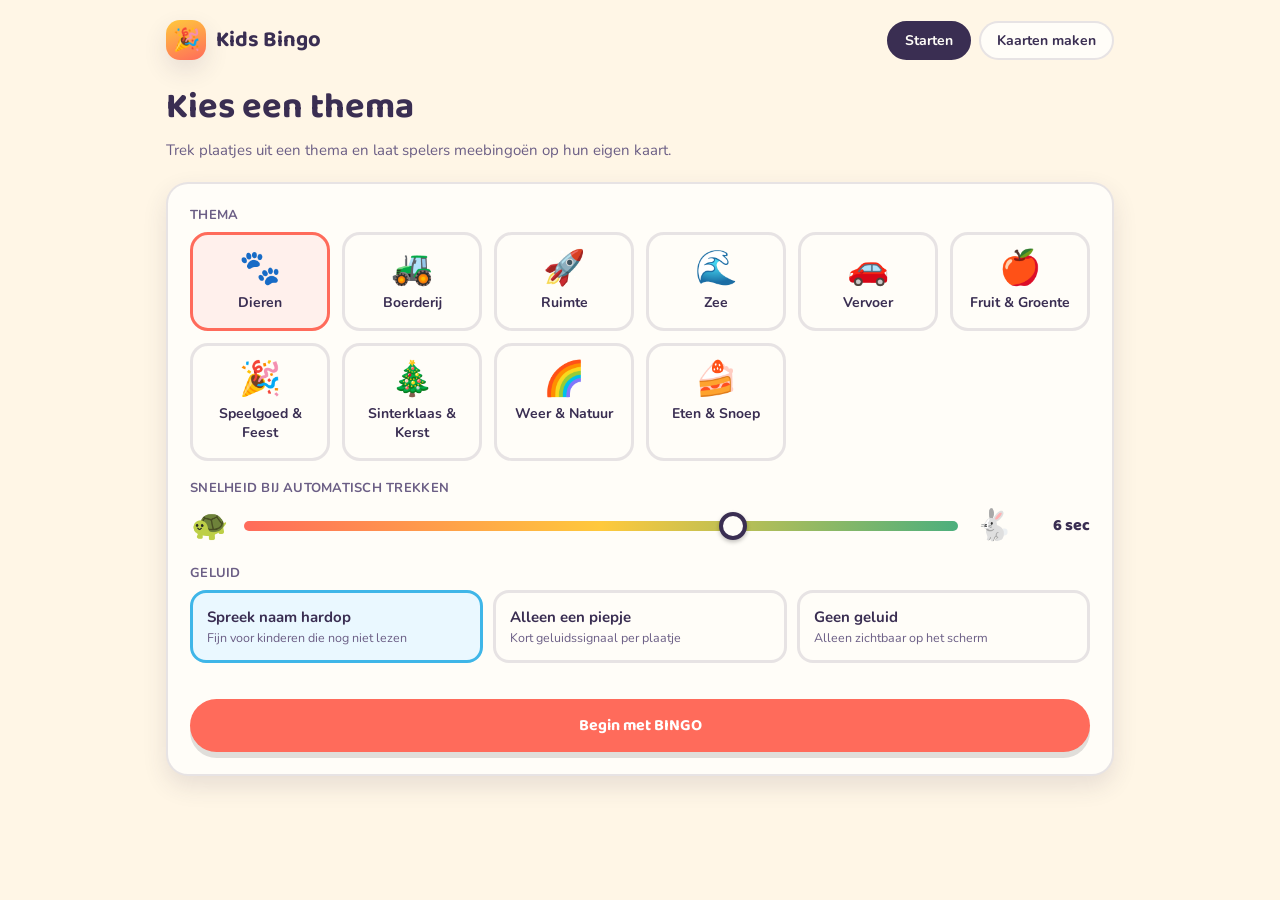
==== commit 3ecde589: "Kids Bingo: terug naar instellingen en weer starten hervat het spel i.p.v. te resetten" ====
--- a/index.html
+++ b/index.html
@@ -411,15 +411,18 @@
     if(!iv || iv < 2 || iv > 15){ settingsError.textContent = 'Kies een geldig interval (2 t/m 15 seconden).'; return; }
     settingsError.textContent = '';
     intervalSec = iv;
+    const resuming = currentThemeId !== null && currentThemeId === selectedThemeId;
     currentThemeId = selectedThemeId;
     gameThemeTitle.textContent = KIDS_THEMES[currentThemeId].icon + ' ' + KIDS_THEMES[currentThemeId].label;
-    buildPool(currentThemeId);
-    tilePlaceholder.style.display = 'block';
-    tileEmoji.style.display = 'none';
-    tileEmoji.textContent = ''; tileLabel.textContent = '';
-    statusLine.textContent = 'Hou je vast, we gaan beginnen!';
-    progressFill.style.width = '0%';
-    trail.innerHTML = '';
+    if(!resuming){
+      buildPool(currentThemeId);
+      tilePlaceholder.style.display = 'block';
+      tileEmoji.style.display = 'none';
+      tileEmoji.textContent = ''; tileLabel.textContent = '';
+      statusLine.textContent = 'Hou je vast, we gaan beginnen!';
+      progressFill.style.width = '0%';
+      trail.innerHTML = '';
+    }
     settingsScreen.style.display = 'none';
     gameScreen.classList.add('active');
     document.body.classList.add('game-active');
